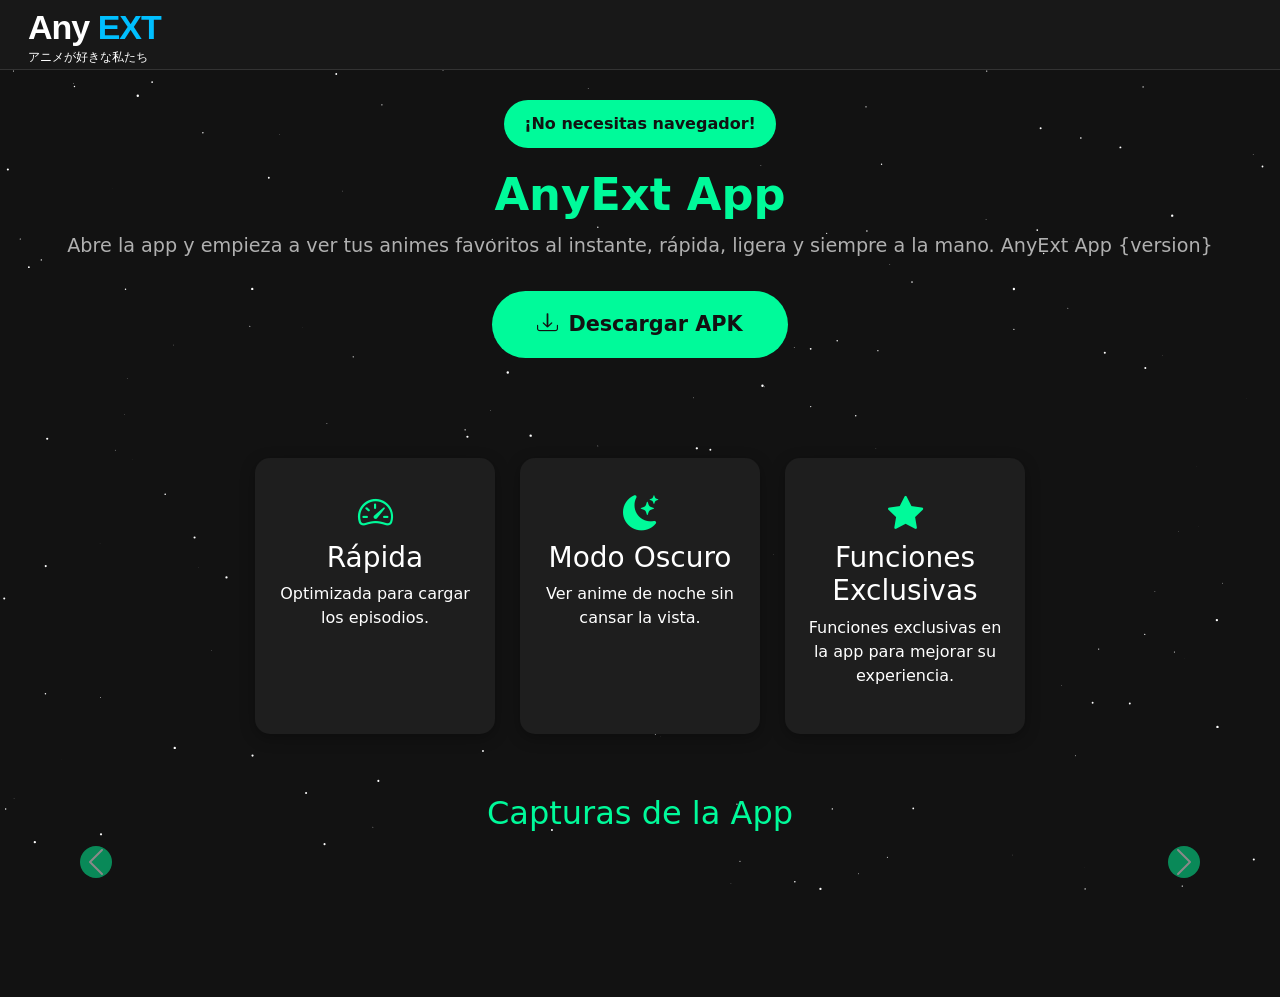
==== app.html @ ea46d8ae "Initial commit" ====
<!DOCTYPE html>
<html lang="es">

<head>
  <meta charset="UTF-8">
  <meta name="viewport" content="width=device-width, initial-scale=1.0">
  <title>AnyExt - App</title>
  <link href="https://cdn.jsdelivr.net/npm/bootstrap@5.3.2/dist/css/bootstrap.min.css" rel="stylesheet">
  <link href="https://cdn.jsdelivr.net/npm/bootstrap-icons@1.11.1/font/bootstrap-icons.css" rel="stylesheet">

  <meta name="description" content="AnyExt: app móvil para ver tus animes favoritos en alta calidad" />
  <meta name="keywords" content="anime, app, streaming, ver anime, Android, AnyEXT" />
  <meta name="author" content="AnyEXT Team" />
  <meta name="robots" content="index, follow" />
  <link rel="icon" href="./favicon.ico" type="image/x-icon" />
  <link rel="canonical" href="https://anyext.qzz.io/app" />

  <style>
    body,
    html {
      margin: 0;
      padding: 0;
      height: 100%;
      background: #121212;
      overflow-x: hidden;
    }

    canvas#stars {
      position: fixed;
      top: 0;
      left: 0;
      z-index: 0;
    }

    .navbar {
      z-index: 10;
      background-color: rgba(18, 18, 18, 0.95);
    }

    .navbar-brand img {
      height: 40px;
    }

    header {
      padding: 100px 20px 40px;
      text-align: center;
      position: relative;
      z-index: 1;
    }

    header h1 {
      color: #00fa9a;
      font-size: 2.8rem;
      font-weight: 700;
      margin-bottom: 10px;
    }

    header p {
      font-size: 1.2rem;
      color: #b0b0b0;
      margin-bottom: 30px;
    }

    .download-btn {
      display: inline-flex;
      align-items: center;
      gap: 10px;
      padding: 18px 45px;
      background-color: #00fa9a;
      color: #121212;
      font-weight: 600;
      font-size: 1.3rem;
      border-radius: 50px;
      text-decoration: none;
      transition: 0.3s;
    }

    .download-btn:hover {
      background-color: #00c17c;
      color: #fff;
    }

    .features {
      display: flex;
      flex-wrap: wrap;
      justify-content: center;
      gap: 25px;
      margin: 60px 0;
      position: relative;
      z-index: 1;
    }

    .feature-card {
      background-color: #1e1e1e;
      border-radius: 15px;
      padding: 30px 20px;
      width: 240px;
      text-align: center;
      transition: transform 0.3s, box-shadow 0.3s;
      box-shadow: 0px 4px 15px rgba(0, 0, 0, 0.3);
      color: #ffff;
    }

    .feature-card:hover {
      transform: translateY(-5px);
      box-shadow: 0px 8px 25px rgba(0, 250, 154, 0.4);
    }

    .feature-card i {
      font-size: 2.2rem;
      color: #00fa9a;
      margin-bottom: 15px;
    }

    .carousel-item img {
      max-height: 600px;
      margin: 0 auto;
      border-radius: 20px;
      object-fit: contain;
    }

    .carousel-control-prev-icon,
    .carousel-control-next-icon {
      background-color: #00ff9d;
      border-radius: 50%;
      padding: 10px;
    }

    .carousel-indicators [data-bs-target] {
      background-color: #00fa9a;
      top: 0;
    }

    .carousel-indicators {
      top: 0;
    }

    .hero-badge {
      background-color: #00fa9a;
      color: #121212;
      padding: 12px 20px;
      border-radius: 30px;
      font-weight: 600;
      display: inline-block;
      margin-bottom: 20px;
    }

    footer {
      text-align: center;
      padding: 25px;
      border-top: 1px solid #2c2c2c;
      color: #888;
      position: relative;
      z-index: 1;
    }

    footer a i:hover {
      color: #00f2fa;
    }

    .logo-svg {
      height: 80px;
      flex-shrink: 0;
      flex-grow: 0;
      width: auto
    }

    .logo-svg text {
      transition: fill .3s ease
    }

    .logo-svg .main-text,
    .logo-svg .subtext {
      fill: white
    }

    .logo-svg .ext-text {
      fill: #00bfff
    }

    body.light-theme .logo-svg .main-text,
    body.light-theme .logo-svg .subtext {
      fill: #111
    }

    body.light-theme .logo-svg .ext-text {
      fill: #2e94dc
    }

    .topbar {
      position: fixed;
      top: 0;
      left: 0;
      right: 0;
      height: 70px;
      background: #181818;
      border-bottom: 1px solid #333;
      display: flex;
      align-items: center;
      padding: 0 20px;
      gap: 20px;
      z-index: 1050
    }

    .topbar img {
      height: 65px;
      user-select: none;
      margin-right: auto;
      flex-shrink: 0
    }
  </style>
</head>

<body>

  <canvas id="stars"></canvas>

  <!-- 🔹 Nueva Topbar -->
  <header class="topbar d-flex align-items-center">
    <a href="/" class="logo">
      <svg viewBox="0 0 260 80" class="logo-svg" xmlns="http://www.w3.org/2000/svg" preserveAspectRatio="xMidYMid meet">
        <text x="8" y="44" font-family="Outfit, sans-serif" font-size="34" font-weight="800" letter-spacing="-1">
          <tspan class="main-text" fill="#f0f6fc">Any </tspan>
          <tspan class="ext-text" fill="#00d9c0">EXT</tspan>
        </text>
        <text x="8" y="66" fill="#484f58" font-family="Noto Serif JP, serif" font-size="12"
          class="subtext">アニメが好きな私たち</text>
      </svg>
    </a>
  </header>

  <header class="hero">
    <span class="hero-badge">¡No necesitas navegador!</span>
    <h1>AnyExt App</h1>
    <p>Abre la app y empieza a ver tus animes favoritos al instante, rápida, ligera y siempre a la mano. AnyExt App
      {version}</p>
    <a href="#" class="download-btn">
      <i class="bi bi-download"></i> Descargar APK
    </a>
  </header>

  <section class="features">
    <div class="feature-card">
      <i class="bi bi-speedometer2"></i>
      <h3>Rápida</h3>
      <p>Optimizada para cargar los episodios.</p>
    </div>
    <div class="feature-card">
      <i class="bi bi-moon-stars-fill"></i>
      <h3>Modo Oscuro</h3>
      <p>Ver anime de noche sin cansar la vista.</p>
    </div>
    <div class="feature-card">
      <!-- FUNCIONES EXCLUSIVAS -->
      <i class="bi bi-star-fill"></i>
      <h3>Funciones Exclusivas</h3>
      <p>Funciones exclusivas en la app para mejorar su experiencia.</p>
    </div>
  </section>

  <section class="mockup my-5 text-center">
    <h2 style="color:#00fa9a; margin-bottom:30px;">Capturas de la App</h2>
    <div id="screenshotsCarousel" class="carousel slide" data-bs-ride="carousel">
      <div class="carousel-inner" id="carousel-inner"></div>
      <button class="carousel-control-prev" type="button" data-bs-target="#screenshotsCarousel" data-bs-slide="prev">
        <span class="carousel-control-prev-icon" aria-hidden="true"></span>
        <span class="visually-hidden">Anterior</span>
      </button>
      <button class="carousel-control-next" type="button" data-bs-target="#screenshotsCarousel" data-bs-slide="next">
        <span class="carousel-control-next-icon" aria-hidden="true"></span>
        <span class="visually-hidden">Siguiente</span>
      </button>
    </div>
  </section>

  <footer>
    <div class="carousel-indicators" id="carousel-indicators"></div>
    AnyExt © 2026 ·
    <a href="https://github.com/Chikyqwe/AnyExt/" target="_blank" class="text-decoration-none text-secondary"
      style="position: relative; z-index: 10000000000;">
      <i class="bi bi-github" style="font-size: 1.5rem;"></i>
    </a>
  </footer>
  <script src="https://cdn.jsdelivr.net/npm/bootstrap@5.3.2/dist/js/bootstrap.bundle.min.js"></script>
  <script>
    // Función para actualizar la info de la app y el carrusel
    async function updateAppInfo() {
      try {
        // 1️⃣ Obtener versión actual
        const res = await fetch('/app/v');
        if (!res.ok) throw new Error('Error al obtener la versión');
        const data = await res.json();
        const actual = data.actual;

        // Actualizar botón de descarga y texto de versión
        const downloadBtn = document.querySelector('.download-btn');
        const heroText = document.querySelector('header.hero p');
        if (actual && actual.code) {
          const urlFetch = await fetch('/app/v?version=' + actual.code);
          const urlData = await urlFetch.json();
          downloadBtn.href = urlData.url;
          heroText.textContent = `Abre la app y empieza a ver tus animes favoritos al instante, rápida, ligera y siempre a la mano. AnyExt App ${actual.version}`;
        } else {
          downloadBtn.href = '#';
          console.warn('No hay versión actual disponible.');
        }

        // 2️⃣ Obtener screenshots del endpoint
        const screenshotsRes = await fetch('/app/screenshots');
        if (!screenshotsRes.ok) throw new Error('Error al obtener screenshots');
        const screenshots = await screenshotsRes.json();

        // 3️⃣ Construir carrusel dinámico
        const carouselInner = document.getElementById('carousel-inner');
        const carouselIndicators = document.getElementById('carousel-indicators');
        carouselInner.innerHTML = '';
        carouselIndicators.innerHTML = '';

        screenshots.forEach((name, index) => {
          const imgUrl = `/app/images/${name}`;

          // Item del carrusel
          const item = document.createElement('div');
          item.className = 'carousel-item' + (index === 0 ? ' active' : '');
          const img = document.createElement('img');
          img.src = imgUrl;
          img.className = 'd-block w-75';
          img.alt = `Screenshot ${index + 1}`;
          item.appendChild(img);
          carouselInner.appendChild(item);

          // Indicador del carrusel
          const indicator = document.createElement('button');
          indicator.type = 'button';
          indicator.setAttribute('data-bs-target', '#screenshotsCarousel');
          indicator.setAttribute('data-bs-slide-to', index);
          if (index === 0) indicator.className = 'active';
          carouselIndicators.appendChild(indicator);
        });

      } catch (err) {
        console.error('No se pudo actualizar la app:', err);
      }
    }

    // Ejecutar al cargar
    updateAppInfo();


    // 🔹 Fondo estrellado
    const canvas = document.getElementById('stars');
    const ctx = canvas.getContext('2d');
    canvas.width = window.innerWidth;
    canvas.height = window.innerHeight;

    const stars = Array.from({ length: 200 }, () => ({
      x: Math.random() * canvas.width,
      y: Math.random() * canvas.height,
      r: Math.random() * 1.2,
      d: Math.random() * 0.5
    }));

    function drawStars() {
      ctx.clearRect(0, 0, canvas.width, canvas.height);
      ctx.fillStyle = '#fff';
      stars.forEach(s => {
        ctx.beginPath();
        ctx.arc(s.x, s.y, s.r, 0, Math.PI * 2);
        ctx.fill();
        s.y += s.d;
        if (s.y > canvas.height) { s.y = 0; s.x = Math.random() * canvas.width; }
      });
      requestAnimationFrame(drawStars);
    }
    drawStars();

    window.addEventListener('resize', () => {
      canvas.width = window.innerWidth;
      canvas.height = window.innerHeight;
    });
  </script>



</body>

</html>
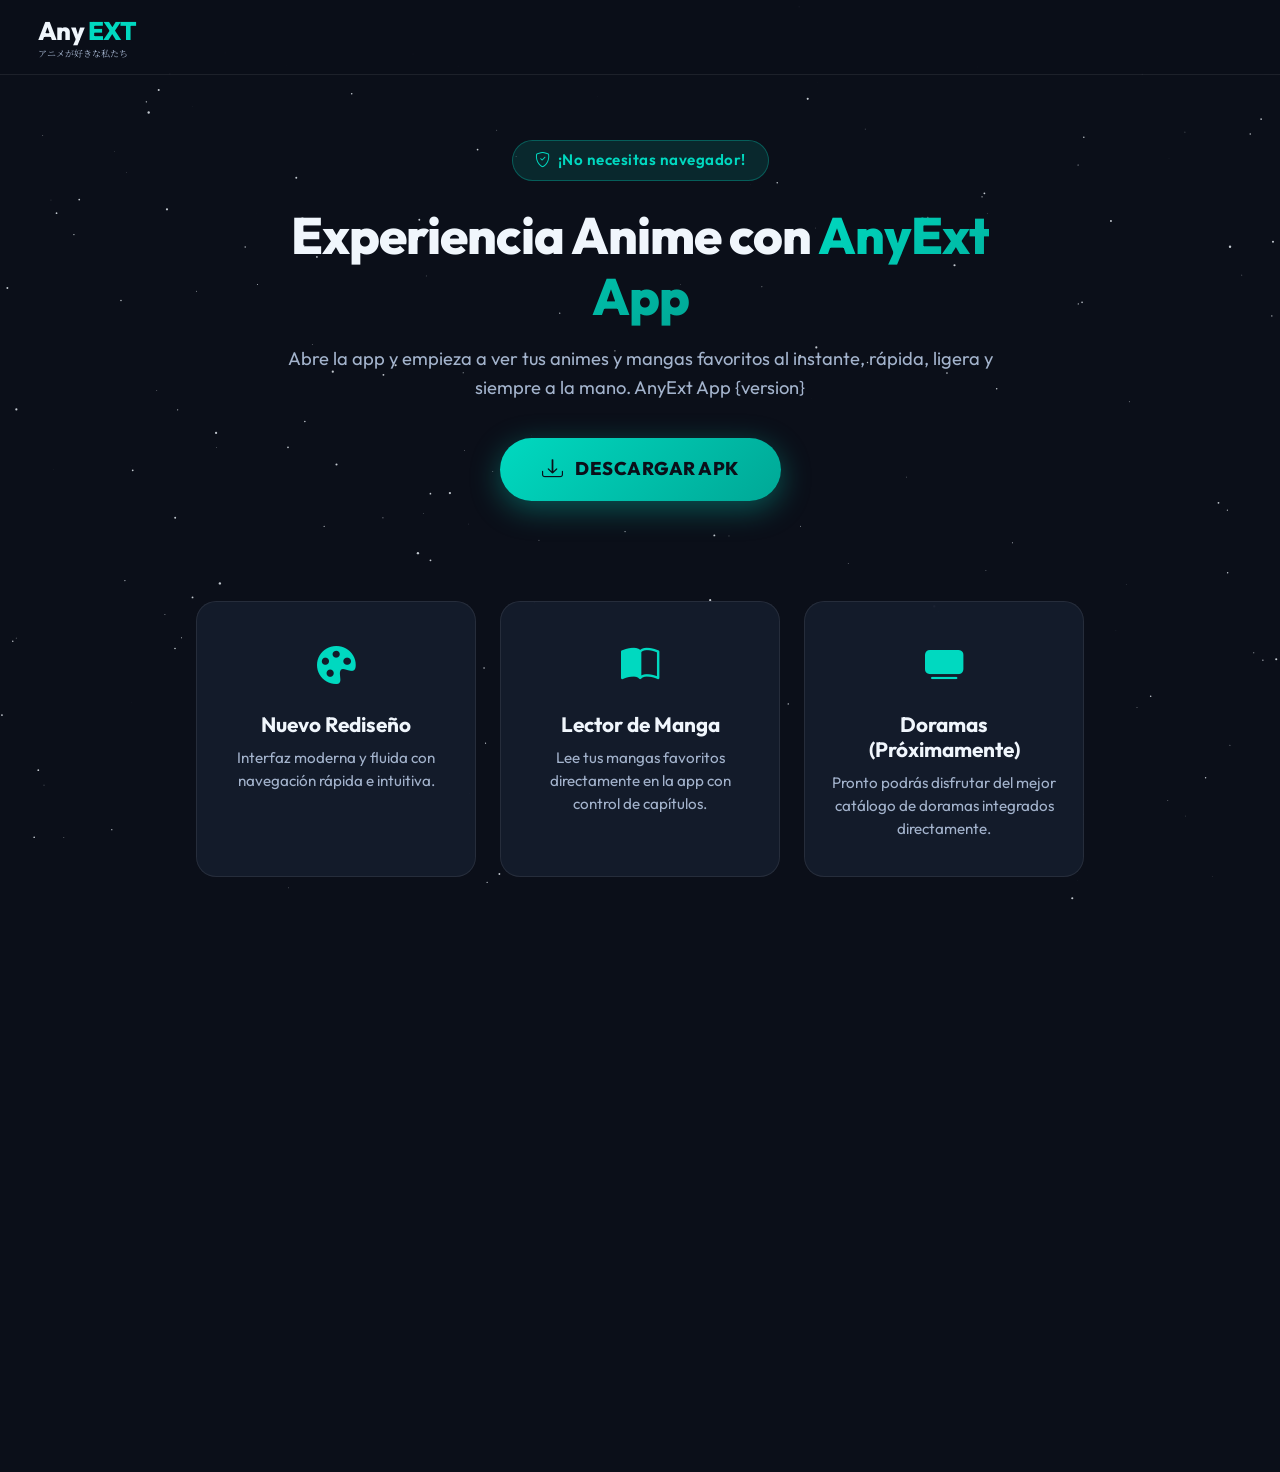
==== commit 942b24ff: "APP & FIX" ====
--- a/app.html
+++ b/app.html
@@ -5,23 +5,46 @@
   <meta charset="UTF-8">
   <meta name="viewport" content="width=device-width, initial-scale=1.0">
   <title>AnyExt - App</title>
+
+  <link rel="preconnect" href="https://fonts.googleapis.com">
+  <link rel="preconnect" href="https://fonts.gstatic.com" crossorigin>
+  <link
+    href="https://fonts.googleapis.com/css2?family=Noto+Serif+JP:wght@400;700&family=Outfit:wght@300;400;600;700;800&display=swap"
+    rel="stylesheet">
+
   <link href="https://cdn.jsdelivr.net/npm/bootstrap@5.3.2/dist/css/bootstrap.min.css" rel="stylesheet">
   <link href="https://cdn.jsdelivr.net/npm/bootstrap-icons@1.11.1/font/bootstrap-icons.css" rel="stylesheet">
 
-  <meta name="description" content="AnyExt: app móvil para ver tus animes favoritos en alta calidad" />
-  <meta name="keywords" content="anime, app, streaming, ver anime, Android, AnyEXT" />
+  <meta name="description"
+    content="AnyExt: app móvil para ver tus animes, mangas y doramas favoritos en alta calidad" />
+  <meta name="keywords" content="anime, manga, doramas, lector, app, streaming, ver anime, Android, AnyEXT" />
   <meta name="author" content="AnyEXT Team" />
   <meta name="robots" content="index, follow" />
   <link rel="icon" href="./favicon.ico" type="image/x-icon" />
   <link rel="canonical" href="https://anyext.qzz.io/app" />
 
   <style>
+    :root {
+      --bg: #0b0f19;
+      --surface: rgba(20, 26, 40, 0.7);
+      --surface-card: rgba(22, 30, 46, 0.85);
+      --border: rgba(255, 255, 255, 0.08);
+      --accent: #00d9c0;
+      --accent-gradient: linear-gradient(135deg, #00d9c0 0%, #00a896 100%);
+      --text: #f0f6fc;
+      --muted: #a3b3cc;
+      --font-main: 'Outfit', sans-serif;
+      --font-jp: 'Noto Serif JP', serif;
+    }
+
     body,
     html {
       margin: 0;
       padding: 0;
       height: 100%;
-      background: #121212;
+      background: var(--bg);
+      color: var(--text);
+      font-family: var(--font-main);
       overflow-x: hidden;
     }
 
@@ -30,183 +53,243 @@
       top: 0;
       left: 0;
       z-index: 0;
-    }
-
-    .navbar {
-      z-index: 10;
-      background-color: rgba(18, 18, 18, 0.95);
-    }
-
-    .navbar-brand img {
-      height: 40px;
-    }
-
-    header {
-      padding: 100px 20px 40px;
-      text-align: center;
-      position: relative;
-      z-index: 1;
-    }
-
-    header h1 {
-      color: #00fa9a;
-      font-size: 2.8rem;
-      font-weight: 700;
-      margin-bottom: 10px;
-    }
-
-    header p {
-      font-size: 1.2rem;
-      color: #b0b0b0;
-      margin-bottom: 30px;
-    }
-
-    .download-btn {
-      display: inline-flex;
-      align-items: center;
-      gap: 10px;
-      padding: 18px 45px;
-      background-color: #00fa9a;
-      color: #121212;
-      font-weight: 600;
-      font-size: 1.3rem;
-      border-radius: 50px;
-      text-decoration: none;
-      transition: 0.3s;
-    }
-
-    .download-btn:hover {
-      background-color: #00c17c;
-      color: #fff;
-    }
-
-    .features {
-      display: flex;
-      flex-wrap: wrap;
-      justify-content: center;
-      gap: 25px;
-      margin: 60px 0;
-      position: relative;
-      z-index: 1;
-    }
-
-    .feature-card {
-      background-color: #1e1e1e;
-      border-radius: 15px;
-      padding: 30px 20px;
-      width: 240px;
-      text-align: center;
-      transition: transform 0.3s, box-shadow 0.3s;
-      box-shadow: 0px 4px 15px rgba(0, 0, 0, 0.3);
-      color: #ffff;
-    }
-
-    .feature-card:hover {
-      transform: translateY(-5px);
-      box-shadow: 0px 8px 25px rgba(0, 250, 154, 0.4);
-    }
-
-    .feature-card i {
-      font-size: 2.2rem;
-      color: #00fa9a;
-      margin-bottom: 15px;
-    }
-
-    .carousel-item img {
-      max-height: 600px;
-      margin: 0 auto;
-      border-radius: 20px;
-      object-fit: contain;
-    }
-
-    .carousel-control-prev-icon,
-    .carousel-control-next-icon {
-      background-color: #00ff9d;
-      border-radius: 50%;
-      padding: 10px;
-    }
-
-    .carousel-indicators [data-bs-target] {
-      background-color: #00fa9a;
-      top: 0;
-    }
-
-    .carousel-indicators {
-      top: 0;
-    }
-
-    .hero-badge {
-      background-color: #00fa9a;
-      color: #121212;
-      padding: 12px 20px;
-      border-radius: 30px;
-      font-weight: 600;
-      display: inline-block;
-      margin-bottom: 20px;
-    }
-
-    footer {
-      text-align: center;
-      padding: 25px;
-      border-top: 1px solid #2c2c2c;
-      color: #888;
-      position: relative;
-      z-index: 1;
-    }
-
-    footer a i:hover {
-      color: #00f2fa;
-    }
-
-    .logo-svg {
-      height: 80px;
-      flex-shrink: 0;
-      flex-grow: 0;
-      width: auto
-    }
-
-    .logo-svg text {
-      transition: fill .3s ease
-    }
-
-    .logo-svg .main-text,
-    .logo-svg .subtext {
-      fill: white
-    }
-
-    .logo-svg .ext-text {
-      fill: #00bfff
-    }
-
-    body.light-theme .logo-svg .main-text,
-    body.light-theme .logo-svg .subtext {
-      fill: #111
-    }
-
-    body.light-theme .logo-svg .ext-text {
-      fill: #2e94dc
-    }
-
+      pointer-events: none;
+    }
+
+    /* Topbar */
     .topbar {
       position: fixed;
       top: 0;
       left: 0;
       right: 0;
-      height: 70px;
-      background: #181818;
-      border-bottom: 1px solid #333;
+      height: 75px;
+      background: rgba(11, 15, 25, 0.85);
+      backdrop-filter: blur(12px);
+      -webkit-backdrop-filter: blur(12px);
+      border-bottom: 1px solid var(--border);
       display: flex;
       align-items: center;
+      padding: 0 2rem;
+      gap: 20px;
+      z-index: 1050;
+    }
+
+    .logo-svg {
+      height: 60px;
+      width: auto;
+      flex-shrink: 0;
+      display: block;
+    }
+
+    .logo-svg .main-text {
+      fill: var(--text);
+      font-family: var(--font-main);
+    }
+
+    .logo-svg .ext-text {
+      fill: var(--accent);
+      font-family: var(--font-main);
+    }
+
+    .logo-svg .subtext {
+      fill: var(--muted);
+      font-family: var(--font-jp);
+    }
+
+    /* Hero Section */
+    header.hero {
+      padding: 140px 20px 60px;
+      text-align: center;
+      position: relative;
+      z-index: 1;
+      max-width: 800px;
+      margin: 0 auto;
+    }
+
+    .hero-badge {
+      background: rgba(0, 217, 192, 0.12);
+      color: var(--accent);
+      border: 1px solid rgba(0, 217, 192, 0.3);
+      padding: 8px 22px;
+      border-radius: 50px;
+      font-weight: 600;
+      font-size: 0.95rem;
+      display: inline-block;
+      margin-bottom: 24px;
+      letter-spacing: 0.5px;
+    }
+
+    header.hero h1 {
+      color: var(--text);
+      font-size: 3.2rem;
+      font-weight: 800;
+      letter-spacing: -1px;
+      margin-bottom: 16px;
+    }
+
+    header.hero h1 span {
+      background: var(--accent-gradient);
+      -webkit-background-clip: text;
+      -webkit-text-fill-color: transparent;
+    }
+
+    header.hero p {
+      font-size: 1.15rem;
+      color: var(--muted);
+      line-height: 1.6;
+      margin-bottom: 35px;
+    }
+
+    .download-btn {
+      display: inline-flex;
+      align-items: center;
+      justify-content: center;
+      gap: 12px;
+      padding: 16px 42px;
+      background: var(--accent-gradient);
+      color: #0b0f19;
+      font-weight: 800;
+      font-size: 1.15rem;
+      border-radius: 99px;
+      text-decoration: none;
+      box-shadow: 0 8px 30px rgba(0, 217, 192, 0.35);
+      transition: all 0.3s cubic-bezier(0.16, 1, 0.3, 1);
+      text-transform: uppercase;
+      letter-spacing: 0.5px;
+    }
+
+    .download-btn:hover {
+      transform: translateY(-4px) scale(1.02);
+      box-shadow: 0 12px 40px rgba(0, 217, 192, 0.55);
+      color: #0b0f19;
+    }
+
+    .download-btn i {
+      font-size: 1.3rem;
+    }
+
+    /* Features Section */
+    .features {
+      display: flex;
+      flex-wrap: wrap;
+      justify-content: center;
+      gap: 24px;
+      margin: 40px auto 70px;
+      max-width: 1200px;
       padding: 0 20px;
-      gap: 20px;
-      z-index: 1050
-    }
-
-    .topbar img {
-      height: 65px;
-      user-select: none;
-      margin-right: auto;
-      flex-shrink: 0
+      position: relative;
+      z-index: 1;
+    }
+
+    .feature-card {
+      background: var(--surface-card);
+      border: 1px solid var(--border);
+      border-radius: 20px;
+      padding: 35px 25px;
+      width: 280px;
+      text-align: center;
+      backdrop-filter: blur(10px);
+      -webkit-backdrop-filter: blur(10px);
+      transition: all 0.3s cubic-bezier(0.16, 1, 0.3, 1);
+    }
+
+    .feature-card:hover {
+      transform: translateY(-6px);
+      border-color: rgba(0, 217, 192, 0.4);
+      box-shadow: 0 12px 30px rgba(0, 217, 192, 0.15);
+    }
+
+    .feature-card i {
+      font-size: 2.4rem;
+      color: var(--accent);
+      margin-bottom: 18px;
+      display: inline-block;
+    }
+
+    .feature-card h3 {
+      font-weight: 700;
+      font-size: 1.3rem;
+      margin-bottom: 10px;
+      color: var(--text);
+    }
+
+    .feature-card p {
+      color: var(--muted);
+      font-size: 0.95rem;
+      line-height: 1.5;
+      margin: 0;
+    }
+
+    /* Mockup/Screenshots Section */
+    .mockup {
+      position: relative;
+      z-index: 1;
+    }
+
+    .mockup h2 {
+      color: var(--text);
+      font-weight: 800;
+      font-size: 2rem;
+      margin-bottom: 40px;
+    }
+
+    .carousel-item img {
+      max-height: 550px;
+      margin: 0 auto;
+      border-radius: 20px;
+      border: 1px solid var(--border);
+      object-fit: contain;
+      box-shadow: 0 20px 50px rgba(0, 0, 0, 0.6);
+    }
+
+    .carousel-control-prev-icon,
+    .carousel-control-next-icon {
+      background-color: var(--accent);
+      border-radius: 50%;
+      padding: 12px;
+      background-size: 50%;
+      filter: invert(1);
+    }
+
+    .carousel-indicators [data-bs-target] {
+      background-color: var(--accent);
+      border-radius: 10px;
+    }
+
+    /* Footer */
+    footer {
+      text-align: center;
+      padding: 35px 20px;
+      border-top: 1px solid var(--border);
+      color: var(--muted);
+      position: relative;
+      z-index: 1;
+      font-size: 0.95rem;
+    }
+
+    footer a {
+      color: var(--muted);
+      transition: color 0.3s ease;
+    }
+
+    footer a:hover {
+      color: var(--accent) !important;
+    }
+
+    @media (max-width: 768px) {
+      header.hero h1 {
+        font-size: 2.2rem;
+      }
+
+      .download-btn {
+        width: 100%;
+        padding: 14px 28px;
+        font-size: 1.05rem;
+      }
+
+      .feature-card {
+        width: 100%;
+      }
     }
   </style>
 </head>
@@ -215,51 +298,78 @@
 
   <canvas id="stars"></canvas>
 
-  <!-- 🔹 Nueva Topbar -->
+  <!-- Topbar -->
   <header class="topbar d-flex align-items-center">
-    <a href="/" class="logo">
+    <a href="/" class="logo text-decoration-none">
       <svg viewBox="0 0 260 80" class="logo-svg" xmlns="http://www.w3.org/2000/svg" preserveAspectRatio="xMidYMid meet">
-        <text x="8" y="44" font-family="Outfit, sans-serif" font-size="34" font-weight="800" letter-spacing="-1">
-          <tspan class="main-text" fill="#f0f6fc">Any </tspan>
-          <tspan class="ext-text" fill="#00d9c0">EXT</tspan>
+        <text x="8" y="44" font-size="34" font-weight="800" letter-spacing="-1">
+          <tspan class="main-text">Any </tspan>
+          <tspan class="ext-text">EXT</tspan>
         </text>
-        <text x="8" y="66" fill="#484f58" font-family="Noto Serif JP, serif" font-size="12"
-          class="subtext">アニメが好きな私たち</text>
+        <text x="8" y="66" font-size="12" class="subtext">アニメが好きな私たち</text>
       </svg>
     </a>
   </header>
 
+  <!-- Hero -->
   <header class="hero">
-    <span class="hero-badge">¡No necesitas navegador!</span>
-    <h1>AnyExt App</h1>
-    <p>Abre la app y empieza a ver tus animes favoritos al instante, rápida, ligera y siempre a la mano. AnyExt App
-      {version}</p>
+    <span class="hero-badge"><i class="bi bi-shield-check me-1"></i> ¡No necesitas navegador!</span>
+    <h1>Experiencia Anime con <span>AnyExt App</span></h1>
+    <p>Abre la app y empieza a ver tus animes y mangas favoritos al instante, rápida, ligera y siempre a la mano. AnyExt
+      App {version}</p>
     <a href="#" class="download-btn">
       <i class="bi bi-download"></i> Descargar APK
     </a>
   </header>
 
+  <!-- Features -->
   <section class="features">
+    <!-- Card Rediseño -->
+    <div class="feature-card">
+      <i class="bi bi-palette-fill"></i>
+      <h3>Nuevo Rediseño</h3>
+      <p>Interfaz moderna y fluida con navegación rápida e intuitiva.</p>
+    </div>
+
+    <!-- Card Lector -->
+    <div class="feature-card">
+      <i class="bi bi-book-half"></i>
+      <h3>Lector de Manga</h3>
+      <p>Lee tus mangas favoritos directamente en la app con control de capítulos.</p>
+    </div>
+
+    <!-- Card Doramas Próximamente -->
+    <div class="feature-card">
+      <i class="bi bi-tv-fill"></i>
+      <h3>Doramas (Próximamente)</h3>
+      <p>Pronto podrás disfrutar del mejor catálogo de doramas integrados directamente.</p>
+    </div>
+
+    <!-- Card Rápida -->
     <div class="feature-card">
       <i class="bi bi-speedometer2"></i>
-      <h3>Rápida</h3>
-      <p>Optimizada para cargar los episodios.</p>
-    </div>
+      <h3>Rápida y Ligera</h3>
+      <p>Optimizada al máximo para la reproducción e imágenes al instante.</p>
+    </div>
+
+    <!-- Card Modo Oscuro -->
     <div class="feature-card">
       <i class="bi bi-moon-stars-fill"></i>
       <h3>Modo Oscuro</h3>
-      <p>Ver anime de noche sin cansar la vista.</p>
-    </div>
-    <div class="feature-card">
-      <!-- FUNCIONES EXCLUSIVAS -->
+      <p>Diseño enfocado en cuidar tu vista en maratones nocturnas.</p>
+    </div>
+
+    <!-- Card Exclusividades -->
+    <div class="feature-card">
       <i class="bi bi-star-fill"></i>
-      <h3>Funciones Exclusivas</h3>
-      <p>Funciones exclusivas en la app para mejorar su experiencia.</p>
+      <h3>Exclusividades</h3>
+      <p>Aprovecha las herramientas integradas solo en la app oficial.</p>
     </div>
   </section>
 
+  <!-- Screenshots -->
   <section class="mockup my-5 text-center">
-    <h2 style="color:#00fa9a; margin-bottom:30px;">Capturas de la App</h2>
+    <h2>Capturas de la App</h2>
     <div id="screenshotsCarousel" class="carousel slide" data-bs-ride="carousel">
       <div class="carousel-inner" id="carousel-inner"></div>
       <button class="carousel-control-prev" type="button" data-bs-target="#screenshotsCarousel" data-bs-slide="prev">
@@ -270,84 +380,81 @@
         <span class="carousel-control-next-icon" aria-hidden="true"></span>
         <span class="visually-hidden">Siguiente</span>
       </button>
+      <div class="carousel-indicators mt-4" id="carousel-indicators" style="position: relative; margin-bottom: 0;">
+      </div>
     </div>
   </section>
 
+  <!-- Footer -->
   <footer>
-    <div class="carousel-indicators" id="carousel-indicators"></div>
-    AnyExt © 2026 ·
-    <a href="https://github.com/Chikyqwe/AnyExt/" target="_blank" class="text-decoration-none text-secondary"
-      style="position: relative; z-index: 10000000000;">
-      <i class="bi bi-github" style="font-size: 1.5rem;"></i>
-    </a>
+    <div class="container">
+      AnyExt © 2026 ·
+      <a href="https://github.com/Chikyqwe/AnyExt/" target="_blank" class="text-decoration-none ms-2">
+        <i class="bi bi-github" style="font-size: 1.2rem; vertical-align: middle;"></i>
+      </a>
+    </div>
   </footer>
+
   <script src="https://cdn.jsdelivr.net/npm/bootstrap@5.3.2/dist/js/bootstrap.bundle.min.js"></script>
   <script>
-    // Función para actualizar la info de la app y el carrusel
     async function updateAppInfo() {
       try {
-        // 1️⃣ Obtener versión actual
         const res = await fetch('/app/v');
         if (!res.ok) throw new Error('Error al obtener la versión');
         const data = await res.json();
         const actual = data.actual;
 
-        // Actualizar botón de descarga y texto de versión
         const downloadBtn = document.querySelector('.download-btn');
         const heroText = document.querySelector('header.hero p');
         if (actual && actual.code) {
           const urlFetch = await fetch('/app/v?version=' + actual.code);
           const urlData = await urlFetch.json();
           downloadBtn.href = urlData.url;
-          heroText.textContent = `Abre la app y empieza a ver tus animes favoritos al instante, rápida, ligera y siempre a la mano. AnyExt App ${actual.version}`;
+          heroText.textContent = `Abre la app y empieza a ver tus animes y mangas favoritos al instante, rápida, ligera y siempre a la mano. AnyExt App ${actual.version}`;
         } else {
           downloadBtn.href = '#';
           console.warn('No hay versión actual disponible.');
         }
 
-        // 2️⃣ Obtener screenshots del endpoint
-        const screenshotsRes = await fetch('/app/screenshots');
-        if (!screenshotsRes.ok) throw new Error('Error al obtener screenshots');
-        const screenshots = await screenshotsRes.json();
-
-        // 3️⃣ Construir carrusel dinámico
         const carouselInner = document.getElementById('carousel-inner');
         const carouselIndicators = document.getElementById('carousel-indicators');
         carouselInner.innerHTML = '';
         carouselIndicators.innerHTML = '';
 
-        screenshots.forEach((name, index) => {
-          const imgUrl = `/app/images/${name}`;
-
-          // Item del carrusel
+        // Generamos dinámicamente el arreglo de 14 imágenes en formato Hexadecimal (0x0001 hasta 0x000E)
+        const totalScreenshots = 14;
+        const extension = 'png'; // Cambia a 'jpg' o la extensión que estés usando
+
+        for (let index = 0; index < totalScreenshots; index++) {
+          // Convierte (index + 1) a Hexadecimal de 4 dígitos en mayúsculas (ej: 1 -> 0x0001, 10 -> 0x000A)
+          const hexName = '0x' + (index + 1).toString(16).toUpperCase().padStart(4, '0');
+          const imgUrl = `/img/app/${hexName}.${extension}`;
+
           const item = document.createElement('div');
           item.className = 'carousel-item' + (index === 0 ? ' active' : '');
           const img = document.createElement('img');
           img.src = imgUrl;
           img.className = 'd-block w-75';
-          img.alt = `Screenshot ${index + 1}`;
+          img.alt = `Screenshot ${hexName}`;
           item.appendChild(img);
           carouselInner.appendChild(item);
 
-          // Indicador del carrusel
           const indicator = document.createElement('button');
           indicator.type = 'button';
           indicator.setAttribute('data-bs-target', '#screenshotsCarousel');
           indicator.setAttribute('data-bs-slide-to', index);
           if (index === 0) indicator.className = 'active';
           carouselIndicators.appendChild(indicator);
-        });
+        }
 
       } catch (err) {
         console.error('No se pudo actualizar la app:', err);
       }
     }
 
-    // Ejecutar al cargar
     updateAppInfo();
 
-
-    // 🔹 Fondo estrellado
+    // Background Estrellas
     const canvas = document.getElementById('stars');
     const ctx = canvas.getContext('2d');
     canvas.width = window.innerWidth;
@@ -362,7 +469,7 @@
 
     function drawStars() {
       ctx.clearRect(0, 0, canvas.width, canvas.height);
-      ctx.fillStyle = '#fff';
+      ctx.fillStyle = 'rgba(240, 246, 252, 0.8)';
       stars.forEach(s => {
         ctx.beginPath();
         ctx.arc(s.x, s.y, s.r, 0, Math.PI * 2);
@@ -379,9 +486,6 @@
       canvas.height = window.innerHeight;
     });
   </script>
-
-
-
 </body>
 
 </html>
